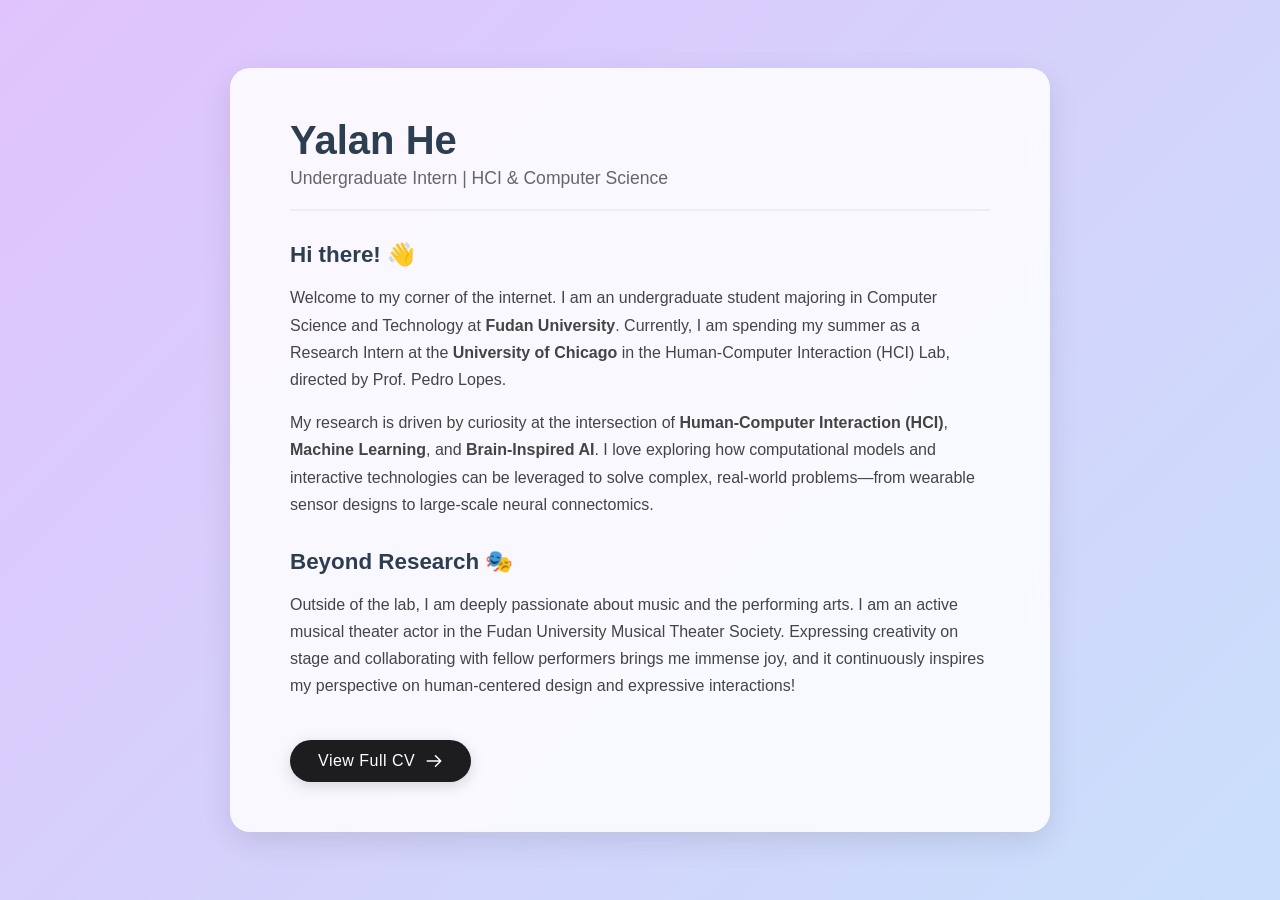
==== index.html @ 4d1bf95c "Refine styles and redesign CV button Updated styles for improved aesthetics and button functionality" ====
<!DOCTYPE html>
<html lang="en">
<head>
    <meta charset="UTF-8">
    <meta name="viewport" content="width=device-width, initial-scale=1.0">
    <title>Yalan He - Academic Profile</title>
    <style>
        /* 动态渐变背景动画 */
        @keyframes gradientBG {
            0% { background-position: 0% 50%; }
            50% { background-position: 100% 50%; }
            100% { background-position: 0% 50%; }
        }

        body { 
            font-family: -apple-system, BlinkMacSystemFont, "Segoe UI", Roboto, Helvetica, Arial, sans-serif; 
            margin: 0; 
            padding: 50px 20px; 
            color: #333; 
            background: linear-gradient(-45deg, #fbc2eb, #a6c1ee, #c2e9fb, #e0c3fc);
            background-size: 400% 400%;
            animation: gradientBG 15s ease infinite;
            display: flex;
            justify-content: center;
            align-items: center;
            min-height: 100vh;
            box-sizing: border-box;
        }

        /* 磨砂玻璃卡片容器 */
        .container {
            width: 100%;
            max-width: 700px;
            background: rgba(255, 255, 255, 0.85); 
            padding: 50px 60px;
            border-radius: 20px;
            box-shadow: 0 10px 30px rgba(0, 0, 0, 0.1);
            backdrop-filter: blur(10px); 
        }

        h1 { 
            color: #2c3e50; 
            margin-top: 0;
            margin-bottom: 5px;
            font-size: 2.5em;
        }
        .subtitle {
            color: #666; /* 调成更高级的低调灰色 */
            font-size: 1.1em;
            font-weight: 500;
            margin-bottom: 30px;
            padding-bottom: 20px;
            border-bottom: 2px solid #eee;
        }
        h2 { 
            color: #2c3e50; 
            margin-top: 30px; 
            margin-bottom: 10px;
            font-size: 1.4em;
        }
        p {
            line-height: 1.7;
            color: #444;
            margin-bottom: 15px;
        }
        
        /* 新的高级感胶囊按钮样式 */
        .cv-button {
            display: inline-flex;
            align-items: center;
            margin-top: 25px;
            padding: 12px 28px;
            background-color: #1d1d1f; /* 极简黑/深灰 */
            color: #ffffff !important;
            font-size: 1rem;
            font-weight: 500;
            letter-spacing: 0.5px;
            text-decoration: none;
            border-radius: 30px; /* 胶囊形状 */
            transition: all 0.3s ease;
            box-shadow: 0 4px 15px rgba(0, 0, 0, 0.15);
        }
        .cv-button:hover {
            background-color: #434345;
            transform: translateY(-3px);
            box-shadow: 0 8px 25px rgba(0, 0, 0, 0.2);
        }
        .cv-button svg {
            margin-left: 10px;
            width: 18px;
            height: 18px;
            transition: transform 0.3s ease;
        }
        .cv-button:hover svg {
            transform: translateX(5px); /* 悬浮时箭头向右微动 */
        }

        /* 手机端适配 */
        @media (max-width: 600px) {
            .container {
                padding: 30px 25px;
            }
            h1 { font-size: 2em; }
        }
    </style>
</head>
<body>

    <div class="container">
        <h1>Yalan He</h1>
        <div class="subtitle">Undergraduate Intern | HCI & Computer Science</div>

        <section>
            <h2>Hi there! 👋</h2>
            <p>Welcome to my corner of the internet. I am an undergraduate student majoring in Computer Science and Technology at <strong>Fudan University</strong>. Currently, I am spending my summer as a Research Intern at the <strong>University of Chicago</strong> in the Human-Computer Interaction (HCI) Lab, directed by Prof. Pedro Lopes.</p>
            <p>My research is driven by curiosity at the intersection of <strong>Human-Computer Interaction (HCI)</strong>, <strong>Machine Learning</strong>, and <strong>Brain-Inspired AI</strong>. I love exploring how computational models and interactive technologies can be leveraged to solve complex, real-world problems—from wearable sensor designs to large-scale neural connectomics.</p>
        </section>

        <section>
            <h2>Beyond Research 🎭</h2>
            <p>Outside of the lab, I am deeply passionate about music and the performing arts. I am an active musical theater actor in the Fudan University Musical Theater Society. Expressing creativity on stage and collaborating with fellow performers brings me immense joy, and it continuously inspires my perspective on human-centered design and expressive interactions!</p>
        </section>

        <!-- 重新设计的带有动态箭头的极简按钮 -->
        <a href="cv.pdf" class="cv-button" target="_blank">
            View Full CV
            <svg fill="none" stroke="currentColor" viewBox="0 0 24 24" xmlns="http://www.w3.org/2000/svg"><path stroke-linecap="round" stroke-linejoin="round" stroke-width="2" d="M14 5l7 7m0 0l-7 7m7-7H3"></path></svg>
        </a>
    </div>

</body>
</html>
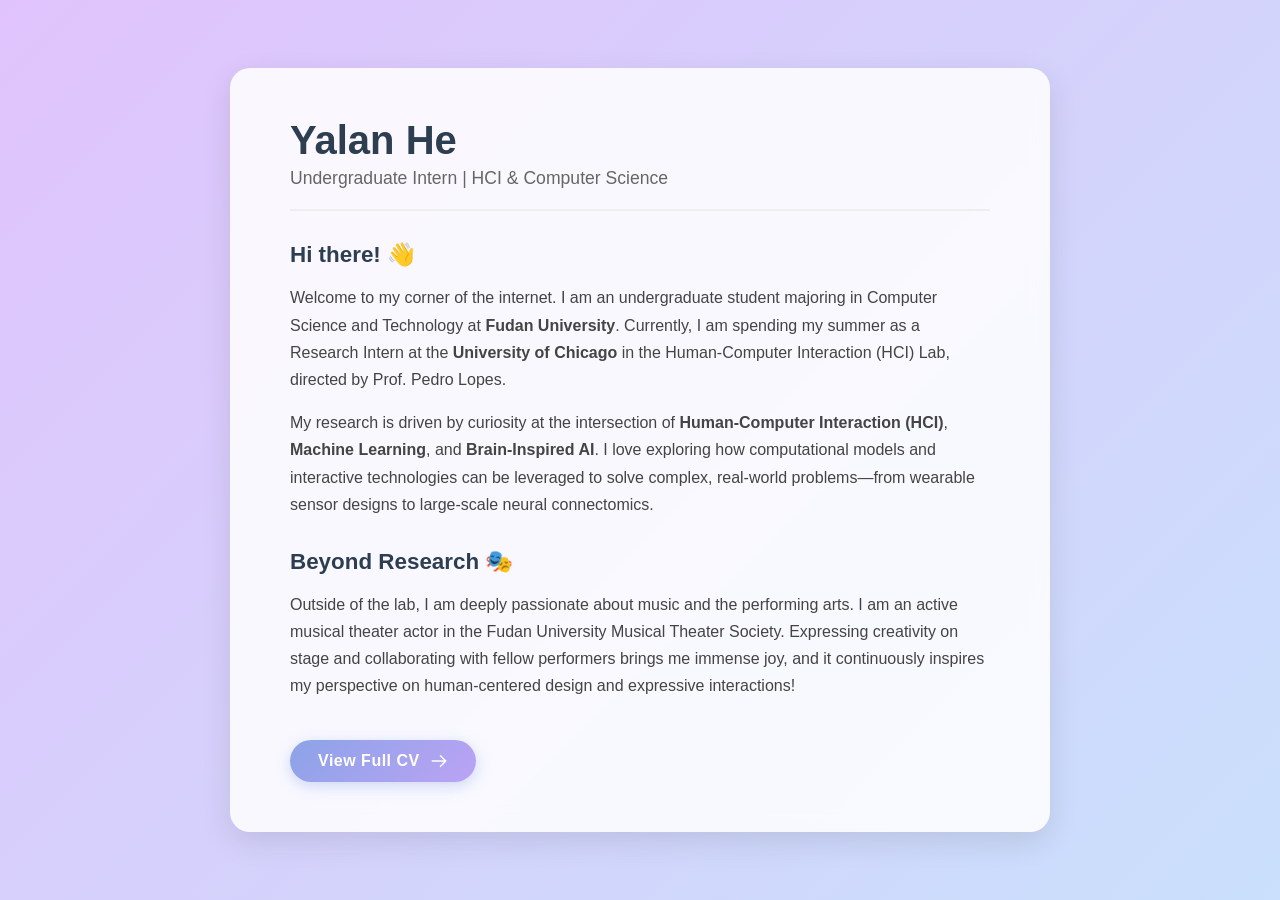
==== commit 7c094cea: "Refine button styles and subtitle color Updated styles for subtitle and button elements, enhancing v" ====
--- a/index.html
+++ b/index.html
@@ -45,7 +45,7 @@
             font-size: 2.5em;
         }
         .subtitle {
-            color: #666; /* 调成更高级的低调灰色 */
+            color: #666; 
             font-size: 1.1em;
             font-weight: 500;
             margin-bottom: 30px;
@@ -64,26 +64,26 @@
             margin-bottom: 15px;
         }
         
-        /* 新的高级感胶囊按钮样式 */
+        /* 呼应背景色系的蓝紫渐变按钮 */
         .cv-button {
             display: inline-flex;
             align-items: center;
             margin-top: 25px;
             padding: 12px 28px;
-            background-color: #1d1d1f; /* 极简黑/深灰 */
+            background: linear-gradient(135deg, #8ba3e8, #bba3f4); /* 柔和的蓝紫渐变 */
             color: #ffffff !important;
             font-size: 1rem;
-            font-weight: 500;
+            font-weight: 600;
             letter-spacing: 0.5px;
             text-decoration: none;
-            border-radius: 30px; /* 胶囊形状 */
+            border-radius: 30px;
             transition: all 0.3s ease;
-            box-shadow: 0 4px 15px rgba(0, 0, 0, 0.15);
+            box-shadow: 0 4px 15px rgba(139, 163, 232, 0.4); /* 带有色彩的柔和阴影 */
         }
         .cv-button:hover {
-            background-color: #434345;
             transform: translateY(-3px);
-            box-shadow: 0 8px 25px rgba(0, 0, 0, 0.2);
+            box-shadow: 0 8px 25px rgba(139, 163, 232, 0.6);
+            background: linear-gradient(135deg, #7a94df, #ac92eb); /* 悬浮时颜色微微加深 */
         }
         .cv-button svg {
             margin-left: 10px;
@@ -92,7 +92,7 @@
             transition: transform 0.3s ease;
         }
         .cv-button:hover svg {
-            transform: translateX(5px); /* 悬浮时箭头向右微动 */
+            transform: translateX(5px); 
         }
 
         /* 手机端适配 */
@@ -121,7 +121,6 @@
             <p>Outside of the lab, I am deeply passionate about music and the performing arts. I am an active musical theater actor in the Fudan University Musical Theater Society. Expressing creativity on stage and collaborating with fellow performers brings me immense joy, and it continuously inspires my perspective on human-centered design and expressive interactions!</p>
         </section>
 
-        <!-- 重新设计的带有动态箭头的极简按钮 -->
         <a href="cv.pdf" class="cv-button" target="_blank">
             View Full CV
             <svg fill="none" stroke="currentColor" viewBox="0 0 24 24" xmlns="http://www.w3.org/2000/svg"><path stroke-linecap="round" stroke-linejoin="round" stroke-width="2" d="M14 5l7 7m0 0l-7 7m7-7H3"></path></svg>
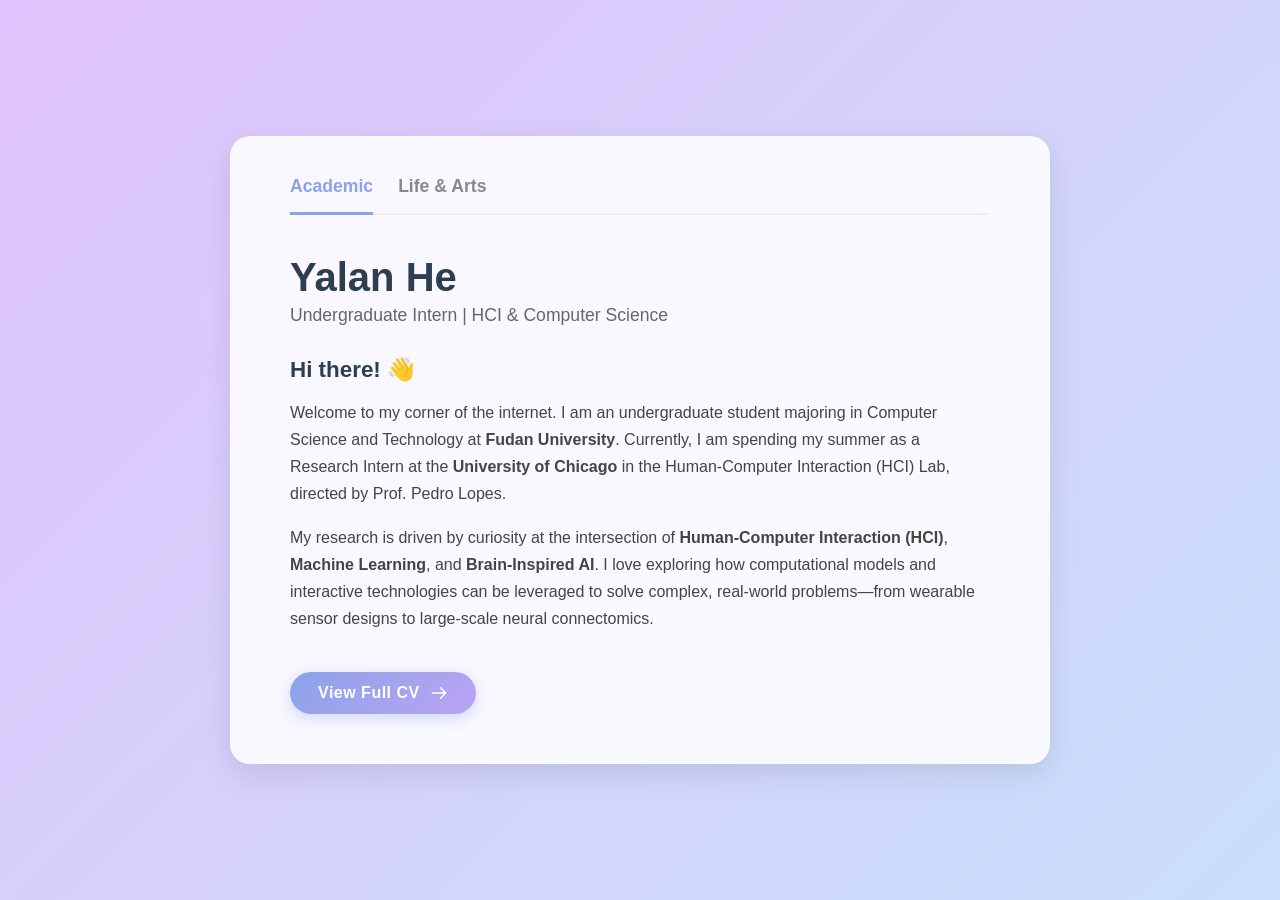
==== commit 0edb726d: "Refactor styles and add navigation bar Removed comments for background animation and glass effect. A" ====
--- a/index.html
+++ b/index.html
@@ -5,7 +5,6 @@
     <meta name="viewport" content="width=device-width, initial-scale=1.0">
     <title>Yalan He - Academic Profile</title>
     <style>
-        /* 动态渐变背景动画 */
         @keyframes gradientBG {
             0% { background-position: 0% 50%; }
             50% { background-position: 100% 50%; }
@@ -27,15 +26,39 @@
             box-sizing: border-box;
         }
 
-        /* 磨砂玻璃卡片容器 */
         .container {
             width: 100%;
             max-width: 700px;
             background: rgba(255, 255, 255, 0.85); 
-            padding: 50px 60px;
+            padding: 40px 60px 50px 60px;
             border-radius: 20px;
             box-shadow: 0 10px 30px rgba(0, 0, 0, 0.1);
             backdrop-filter: blur(10px); 
+        }
+
+        /* 顶部导航栏样式 */
+        .nav-bar {
+            display: flex;
+            gap: 25px;
+            margin-bottom: 40px;
+            border-bottom: 2px solid #eee;
+            padding-bottom: 15px;
+        }
+        .nav-bar a {
+            text-decoration: none;
+            color: #888;
+            font-weight: 600;
+            font-size: 1.1em;
+            transition: color 0.3s ease;
+            padding-bottom: 15px;
+            margin-bottom: -17px; /* 让高亮底线压在边框上 */
+        }
+        .nav-bar a:hover {
+            color: #8ba3e8;
+        }
+        .nav-bar a.active {
+            color: #8ba3e8;
+            border-bottom: 3px solid #8ba3e8;
         }
 
         h1 { 
@@ -49,12 +72,10 @@
             font-size: 1.1em;
             font-weight: 500;
             margin-bottom: 30px;
-            padding-bottom: 20px;
-            border-bottom: 2px solid #eee;
         }
         h2 { 
             color: #2c3e50; 
-            margin-top: 30px; 
+            margin-top: 20px; 
             margin-bottom: 10px;
             font-size: 1.4em;
         }
@@ -64,13 +85,12 @@
             margin-bottom: 15px;
         }
         
-        /* 呼应背景色系的蓝紫渐变按钮 */
         .cv-button {
             display: inline-flex;
             align-items: center;
             margin-top: 25px;
             padding: 12px 28px;
-            background: linear-gradient(135deg, #8ba3e8, #bba3f4); /* 柔和的蓝紫渐变 */
+            background: linear-gradient(135deg, #8ba3e8, #bba3f4); 
             color: #ffffff !important;
             font-size: 1rem;
             font-weight: 600;
@@ -78,12 +98,12 @@
             text-decoration: none;
             border-radius: 30px;
             transition: all 0.3s ease;
-            box-shadow: 0 4px 15px rgba(139, 163, 232, 0.4); /* 带有色彩的柔和阴影 */
+            box-shadow: 0 4px 15px rgba(139, 163, 232, 0.4); 
         }
         .cv-button:hover {
             transform: translateY(-3px);
             box-shadow: 0 8px 25px rgba(139, 163, 232, 0.6);
-            background: linear-gradient(135deg, #7a94df, #ac92eb); /* 悬浮时颜色微微加深 */
+            background: linear-gradient(135deg, #7a94df, #ac92eb); 
         }
         .cv-button svg {
             margin-left: 10px;
@@ -95,18 +115,22 @@
             transform: translateX(5px); 
         }
 
-        /* 手机端适配 */
         @media (max-width: 600px) {
-            .container {
-                padding: 30px 25px;
-            }
+            .container { padding: 30px 25px; }
             h1 { font-size: 2em; }
+            .nav-bar { gap: 15px; }
         }
     </style>
 </head>
 <body>
 
     <div class="container">
+        <!-- 导航栏 -->
+        <div class="nav-bar">
+            <a href="index.html" class="active">Academic</a>
+            <a href="life.html">Life & Arts</a>
+        </div>
+
         <h1>Yalan He</h1>
         <div class="subtitle">Undergraduate Intern | HCI & Computer Science</div>
 
@@ -114,11 +138,6 @@
             <h2>Hi there! 👋</h2>
             <p>Welcome to my corner of the internet. I am an undergraduate student majoring in Computer Science and Technology at <strong>Fudan University</strong>. Currently, I am spending my summer as a Research Intern at the <strong>University of Chicago</strong> in the Human-Computer Interaction (HCI) Lab, directed by Prof. Pedro Lopes.</p>
             <p>My research is driven by curiosity at the intersection of <strong>Human-Computer Interaction (HCI)</strong>, <strong>Machine Learning</strong>, and <strong>Brain-Inspired AI</strong>. I love exploring how computational models and interactive technologies can be leveraged to solve complex, real-world problems—from wearable sensor designs to large-scale neural connectomics.</p>
-        </section>
-
-        <section>
-            <h2>Beyond Research 🎭</h2>
-            <p>Outside of the lab, I am deeply passionate about music and the performing arts. I am an active musical theater actor in the Fudan University Musical Theater Society. Expressing creativity on stage and collaborating with fellow performers brings me immense joy, and it continuously inspires my perspective on human-centered design and expressive interactions!</p>
         </section>
 
         <a href="cv.pdf" class="cv-button" target="_blank">
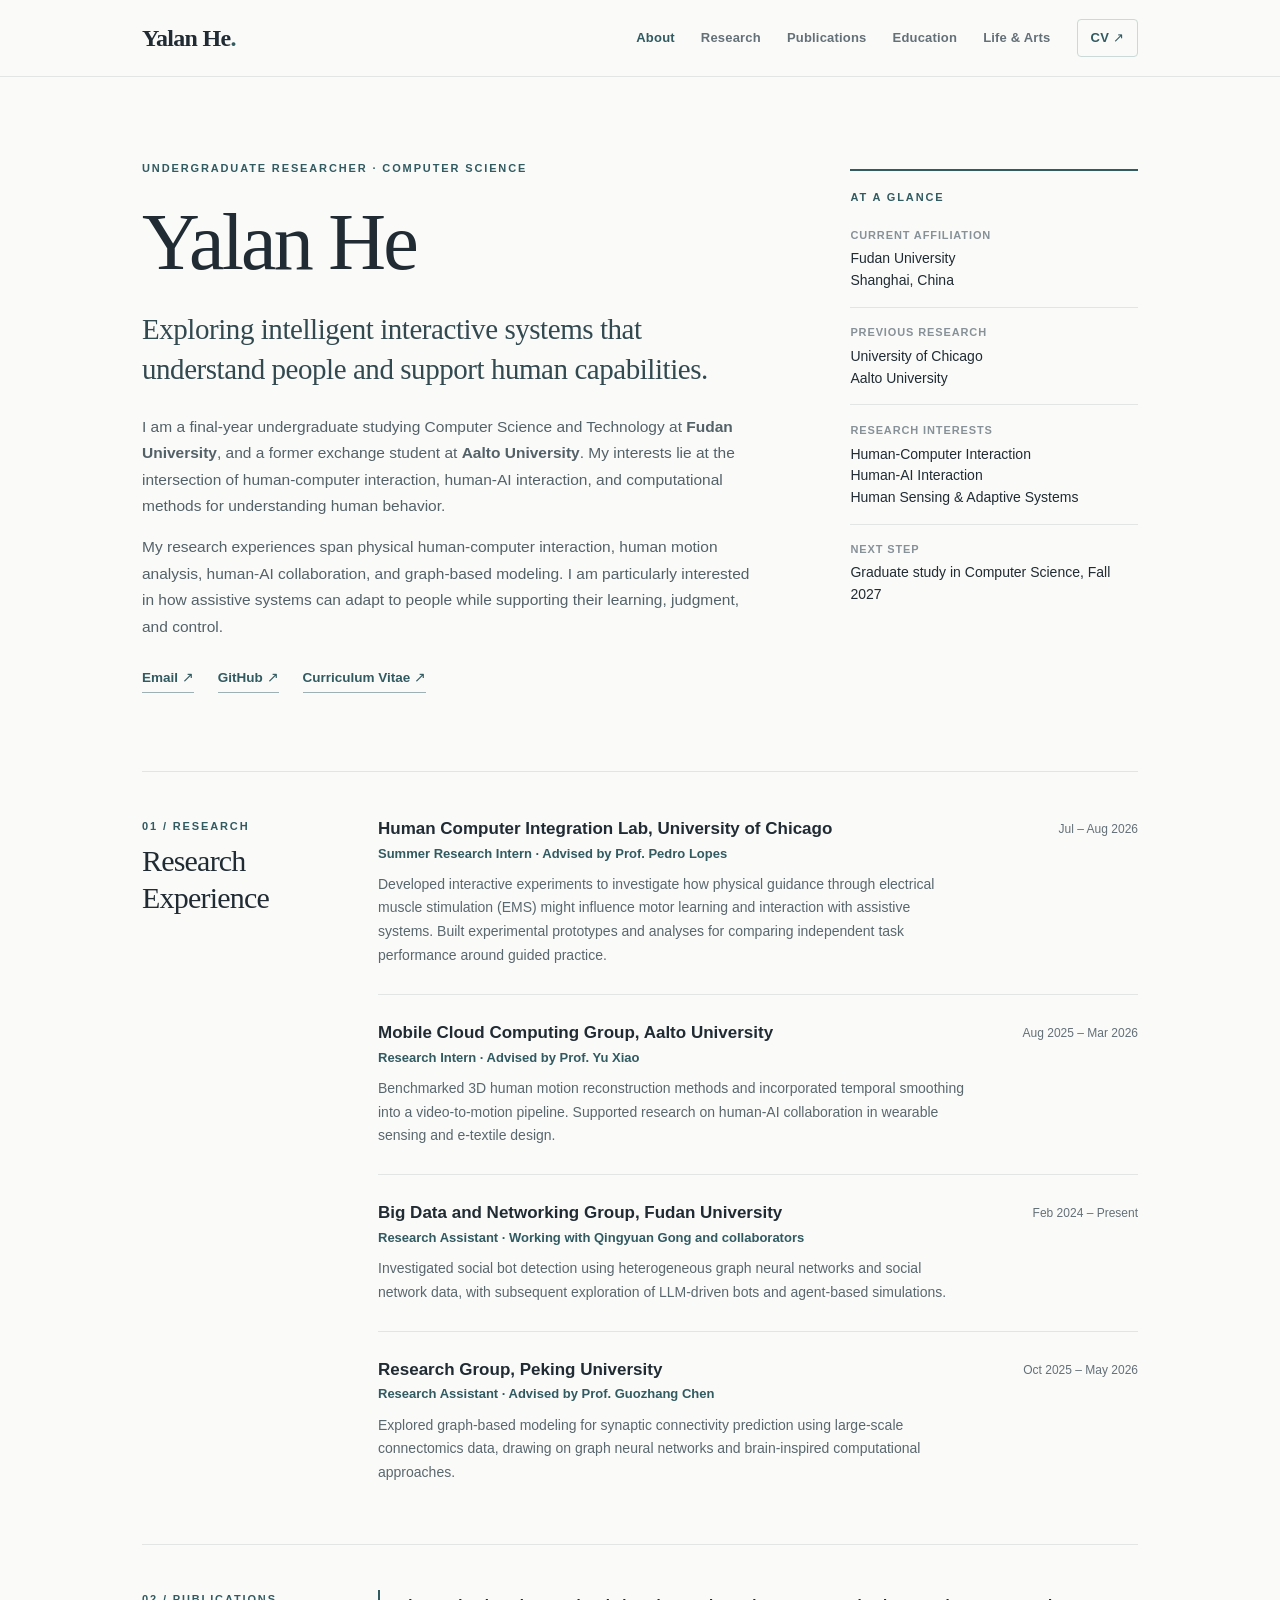
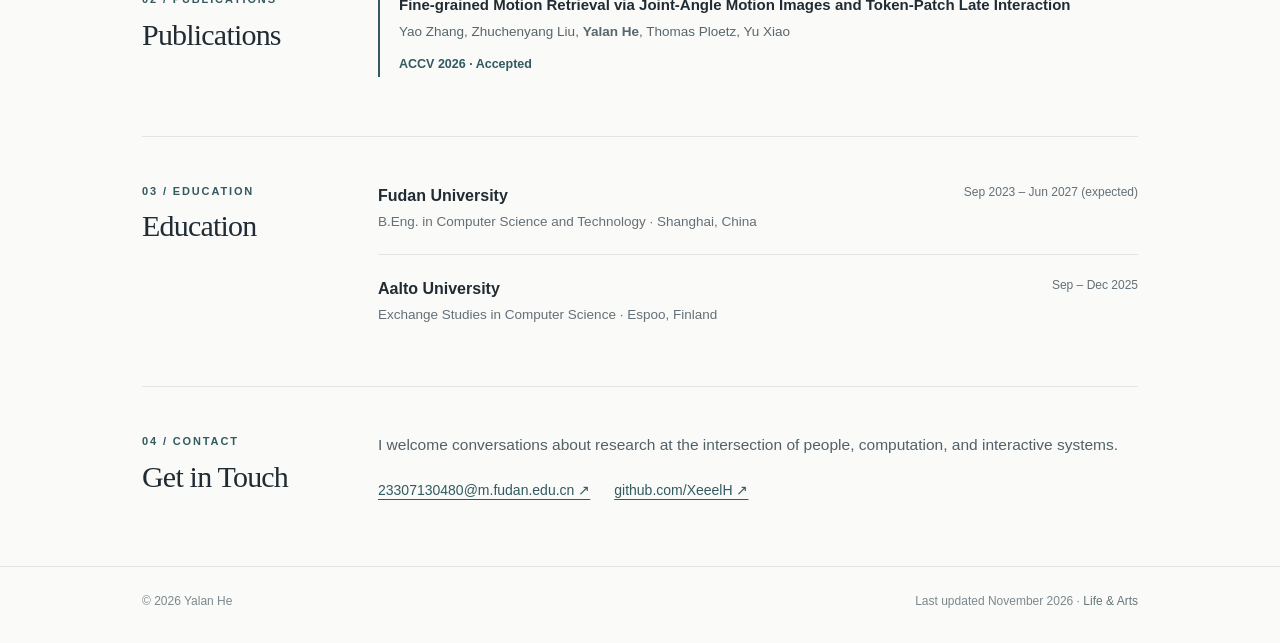
==== commit dbf3c93a: "Update" ====
--- a/index.html
+++ b/index.html
@@ -1,150 +1,123 @@
-<!DOCTYPE html>
+<!doctype html>
 <html lang="en">
 <head>
-    <meta charset="UTF-8">
-    <meta name="viewport" content="width=device-width, initial-scale=1.0">
-    <title>Yalan He - Academic Profile</title>
-    <style>
-        @keyframes gradientBG {
-            0% { background-position: 0% 50%; }
-            50% { background-position: 100% 50%; }
-            100% { background-position: 0% 50%; }
-        }
-
-        body { 
-            font-family: -apple-system, BlinkMacSystemFont, "Segoe UI", Roboto, Helvetica, Arial, sans-serif; 
-            margin: 0; 
-            padding: 50px 20px; 
-            color: #333; 
-            background: linear-gradient(-45deg, #fbc2eb, #a6c1ee, #c2e9fb, #e0c3fc);
-            background-size: 400% 400%;
-            animation: gradientBG 15s ease infinite;
-            display: flex;
-            justify-content: center;
-            align-items: center;
-            min-height: 100vh;
-            box-sizing: border-box;
-        }
-
-        .container {
-            width: 100%;
-            max-width: 700px;
-            background: rgba(255, 255, 255, 0.85); 
-            padding: 40px 60px 50px 60px;
-            border-radius: 20px;
-            box-shadow: 0 10px 30px rgba(0, 0, 0, 0.1);
-            backdrop-filter: blur(10px); 
-        }
-
-        /* 顶部导航栏样式 */
-        .nav-bar {
-            display: flex;
-            gap: 25px;
-            margin-bottom: 40px;
-            border-bottom: 2px solid #eee;
-            padding-bottom: 15px;
-        }
-        .nav-bar a {
-            text-decoration: none;
-            color: #888;
-            font-weight: 600;
-            font-size: 1.1em;
-            transition: color 0.3s ease;
-            padding-bottom: 15px;
-            margin-bottom: -17px; /* 让高亮底线压在边框上 */
-        }
-        .nav-bar a:hover {
-            color: #8ba3e8;
-        }
-        .nav-bar a.active {
-            color: #8ba3e8;
-            border-bottom: 3px solid #8ba3e8;
-        }
-
-        h1 { 
-            color: #2c3e50; 
-            margin-top: 0;
-            margin-bottom: 5px;
-            font-size: 2.5em;
-        }
-        .subtitle {
-            color: #666; 
-            font-size: 1.1em;
-            font-weight: 500;
-            margin-bottom: 30px;
-        }
-        h2 { 
-            color: #2c3e50; 
-            margin-top: 20px; 
-            margin-bottom: 10px;
-            font-size: 1.4em;
-        }
-        p {
-            line-height: 1.7;
-            color: #444;
-            margin-bottom: 15px;
-        }
-        
-        .cv-button {
-            display: inline-flex;
-            align-items: center;
-            margin-top: 25px;
-            padding: 12px 28px;
-            background: linear-gradient(135deg, #8ba3e8, #bba3f4); 
-            color: #ffffff !important;
-            font-size: 1rem;
-            font-weight: 600;
-            letter-spacing: 0.5px;
-            text-decoration: none;
-            border-radius: 30px;
-            transition: all 0.3s ease;
-            box-shadow: 0 4px 15px rgba(139, 163, 232, 0.4); 
-        }
-        .cv-button:hover {
-            transform: translateY(-3px);
-            box-shadow: 0 8px 25px rgba(139, 163, 232, 0.6);
-            background: linear-gradient(135deg, #7a94df, #ac92eb); 
-        }
-        .cv-button svg {
-            margin-left: 10px;
-            width: 18px;
-            height: 18px;
-            transition: transform 0.3s ease;
-        }
-        .cv-button:hover svg {
-            transform: translateX(5px); 
-        }
-
-        @media (max-width: 600px) {
-            .container { padding: 30px 25px; }
-            h1 { font-size: 2em; }
-            .nav-bar { gap: 15px; }
-        }
-    </style>
+  <meta charset="utf-8">
+  <meta name="viewport" content="width=device-width, initial-scale=1">
+  <meta name="description" content="Yalan He is an undergraduate researcher in Computer Science at Fudan University, interested in human-computer interaction, human-AI interaction, and intelligent interactive systems.">
+  <meta name="theme-color" content="#fafaf8">
+  <title>Yalan He | Academic Homepage</title>
+  <link rel="stylesheet" href="styles.css">
 </head>
 <body>
+  <header class="site-header">
+    <div class="header-inner">
+      <a class="brand" href="index.html" aria-label="Yalan He home">Yalan He<span>.</span></a>
+      <nav class="site-nav" aria-label="Main navigation">
+        <a href="#about" aria-current="page">About</a>
+        <a href="#research">Research</a>
+        <a href="#publications">Publications</a>
+        <a href="#education">Education</a>
+        <a href="life.html">Life &amp; Arts</a>
+        <a class="nav-cv" href="cv.pdf" target="_blank" rel="noopener noreferrer">CV ↗</a>
+      </nav>
+    </div>
+  </header>
 
-    <div class="container">
-        <!-- 导航栏 -->
-        <div class="nav-bar">
-            <a href="index.html" class="active">Academic</a>
-            <a href="life.html">Life & Arts</a>
+  <main class="page-shell">
+    <section id="about" class="hero" aria-labelledby="name-heading">
+      <div class="hero-copy">
+        <p class="eyebrow">Undergraduate Researcher · Computer Science</p>
+        <h1 id="name-heading">Yalan He</h1>
+        <p class="hero-lead">Exploring intelligent interactive systems that understand people and support human capabilities.</p>
+        <p class="body-copy">I am a final-year undergraduate studying Computer Science and Technology at <strong>Fudan University</strong>, and a former exchange student at <strong>Aalto University</strong>. My interests lie at the intersection of human-computer interaction, human-AI interaction, and computational methods for understanding human behavior.</p>
+        <p class="body-copy">My research experiences span physical human-computer interaction, human motion analysis, human-AI collaboration, and graph-based modeling. I am particularly interested in how assistive systems can adapt to people while supporting their learning, judgment, and control.</p>
+        <div class="quick-links">
+          <a href="mailto:23307130480@m.fudan.edu.cn">Email</a>
+          <a href="https://github.com/XeeelH" target="_blank" rel="noopener noreferrer">GitHub</a>
+          <a href="cv.pdf" target="_blank" rel="noopener noreferrer">Curriculum Vitae</a>
         </div>
+      </div>
+      <aside class="hero-aside" aria-label="Profile at a glance">
+        <p class="small-label">At a glance</p>
+        <dl class="profile-fact"><dt>Current affiliation</dt><dd>Fudan University<br>Shanghai, China</dd></dl>
+        <dl class="profile-fact"><dt>Previous research</dt><dd>University of Chicago<br>Aalto University</dd></dl>
+        <dl class="profile-fact"><dt>Research interests</dt><dd>Human-Computer Interaction<br>Human-AI Interaction<br>Human Sensing &amp; Adaptive Systems</dd></dl>
+        <dl class="profile-fact"><dt>Next step</dt><dd>Graduate study in Computer Science, Fall 2027</dd></dl>
+      </aside>
+    </section>
 
-        <h1>Yalan He</h1>
-        <div class="subtitle">Undergraduate Intern | HCI & Computer Science</div>
+    <section id="research" class="content-section" aria-labelledby="research-heading">
+      <div><p class="section-number section-kicker">01 / Research</p><h2 id="research-heading" class="section-title">Research<br>Experience</h2></div>
+      <div class="section-content">
+        <article class="experience-item">
+          <div>
+            <h3 class="item-title">Human Computer Integration Lab, University of Chicago</h3>
+            <p class="item-subtitle">Summer Research Intern · Advised by Prof. Pedro Lopes</p>
+            <p class="item-description">Developed interactive experiments to investigate how physical guidance through electrical muscle stimulation (EMS) might influence motor learning and interaction with assistive systems. Built experimental prototypes and analyses for comparing independent task performance around guided practice.</p>
+          </div>
+          <time class="item-date" datetime="2026-07">Jul – Aug 2026</time>
+        </article>
+        <article class="experience-item">
+          <div>
+            <h3 class="item-title">Mobile Cloud Computing Group, Aalto University</h3>
+            <p class="item-subtitle">Research Intern · Advised by Prof. Yu Xiao</p>
+            <p class="item-description">Benchmarked 3D human motion reconstruction methods and incorporated temporal smoothing into a video-to-motion pipeline. Supported research on human-AI collaboration in wearable sensing and e-textile design.</p>
+          </div>
+          <time class="item-date" datetime="2025-08">Aug 2025 – Mar 2026</time>
+        </article>
+        <article class="experience-item">
+          <div>
+            <h3 class="item-title">Big Data and Networking Group, Fudan University</h3>
+            <p class="item-subtitle">Research Assistant · Working with Qingyuan Gong and collaborators</p>
+            <p class="item-description">Investigated social bot detection using heterogeneous graph neural networks and social network data, with subsequent exploration of LLM-driven bots and agent-based simulations.</p>
+          </div>
+          <time class="item-date" datetime="2024-02">Feb 2024 – Present</time>
+        </article>
+        <article class="experience-item">
+          <div>
+            <h3 class="item-title">Research Group, Peking University</h3>
+            <p class="item-subtitle">Research Assistant · Advised by Prof. Guozhang Chen</p>
+            <p class="item-description">Explored graph-based modeling for synaptic connectivity prediction using large-scale connectomics data, drawing on graph neural networks and brain-inspired computational approaches.</p>
+          </div>
+          <time class="item-date" datetime="2025-10">Oct 2025 – May 2026</time>
+        </article>
+      </div>
+    </section>
 
-        <section>
-            <h2>Hi there! 👋</h2>
-            <p>Welcome to my corner of the internet. I am an undergraduate student majoring in Computer Science and Technology at <strong>Fudan University</strong>. Currently, I am spending my summer as a Research Intern at the <strong>University of Chicago</strong> in the Human-Computer Interaction (HCI) Lab, directed by Prof. Pedro Lopes.</p>
-            <p>My research is driven by curiosity at the intersection of <strong>Human-Computer Interaction (HCI)</strong>, <strong>Machine Learning</strong>, and <strong>Brain-Inspired AI</strong>. I love exploring how computational models and interactive technologies can be leveraged to solve complex, real-world problems—from wearable sensor designs to large-scale neural connectomics.</p>
-        </section>
+    <section id="publications" class="content-section" aria-labelledby="publications-heading">
+      <div><p class="section-number section-kicker">02 / Publications</p><h2 id="publications-heading" class="section-title">Publications</h2></div>
+      <div class="section-content">
+        <article class="publication">
+          <p class="publication-title">Fine-grained Motion Retrieval via Joint-Angle Motion Images and Token-Patch Late Interaction</p>
+          <p class="publication-authors">Yao Zhang, Zhuchenyang Liu, <strong>Yalan He</strong>, Thomas Ploetz, Yu Xiao</p>
+          <span class="publication-venue">ACCV 2026 · Accepted</span>
+        </article>
+      </div>
+    </section>
 
-        <a href="cv.pdf" class="cv-button" target="_blank">
-            View Full CV
-            <svg fill="none" stroke="currentColor" viewBox="0 0 24 24" xmlns="http://www.w3.org/2000/svg"><path stroke-linecap="round" stroke-linejoin="round" stroke-width="2" d="M14 5l7 7m0 0l-7 7m7-7H3"></path></svg>
-        </a>
-    </div>
+    <section id="education" class="content-section" aria-labelledby="education-heading">
+      <div><p class="section-number section-kicker">03 / Education</p><h2 id="education-heading" class="section-title">Education</h2></div>
+      <div class="section-content">
+        <article class="education-item">
+          <div><h3>Fudan University</h3><p>B.Eng. in Computer Science and Technology · Shanghai, China</p></div>
+          <time datetime="2023-09">Sep 2023 – Jun 2027 (expected)</time>
+        </article>
+        <article class="education-item">
+          <div><h3>Aalto University</h3><p>Exchange Studies in Computer Science · Espoo, Finland</p></div>
+          <time datetime="2025-09">Sep – Dec 2025</time>
+        </article>
+      </div>
+    </section>
 
+    <section id="contact" class="content-section" aria-labelledby="contact-heading">
+      <div><p class="section-number section-kicker">04 / Contact</p><h2 id="contact-heading" class="section-title">Get in Touch</h2></div>
+      <div class="section-content contact-content">
+        <p>I welcome conversations about research at the intersection of people, computation, and interactive systems.</p>
+        <div class="contact-links"><a href="mailto:23307130480@m.fudan.edu.cn">23307130480@m.fudan.edu.cn ↗</a><a href="https://github.com/XeeelH" target="_blank" rel="noopener noreferrer">github.com/XeeelH ↗</a></div>
+      </div>
+    </section>
+  </main>
+
+  <footer class="site-footer"><div class="footer-inner"><span>© 2026 Yalan He</span><span>Last updated November 2026 · <a href="life.html">Life &amp; Arts</a></span></div></footer>
 </body>
 </html>
--- a/styles.css
+++ b/styles.css
@@ -0,0 +1,121 @@
+:root {
+  --bg: #fafaf8;
+  --paper: #ffffff;
+  --ink: #202b33;
+  --muted: #647078;
+  --accent: #315a61;
+  --accent-soft: #e9f0ef;
+  --line: #e1e5e3;
+  --serif: Georgia, 'Times New Roman', serif;
+  --sans: -apple-system, BlinkMacSystemFont, 'Segoe UI', Helvetica, Arial, sans-serif;
+}
+
+*, *::before, *::after { box-sizing: border-box; }
+html { scroll-behavior: smooth; }
+body {
+  margin: 0;
+  color: var(--ink);
+  background: var(--bg);
+  font-family: var(--sans);
+  font-size: 15.5px;
+  line-height: 1.7;
+  -webkit-font-smoothing: antialiased;
+}
+a { color: var(--accent); text-decoration-thickness: 1px; text-underline-offset: 4px; }
+a:hover { color: #173f45; }
+a:focus-visible { outline: 3px solid #92aeb0; outline-offset: 4px; border-radius: 2px; }
+strong { font-weight: 650; }
+.site-header { border-bottom: 1px solid var(--line); background: rgba(250,250,248,.98); }
+.header-inner { max-width: 1080px; min-height: 76px; padding: 0 42px; margin: 0 auto; display: flex; align-items: center; justify-content: space-between; gap: 24px; }
+.brand { color: var(--ink); font-family: var(--serif); font-weight: 700; font-size: 24px; text-decoration: none; letter-spacing: -.7px; white-space: nowrap; }
+.brand span { color: var(--accent); }
+.site-nav { display: flex; align-items: center; flex-wrap: wrap; gap: 26px; }
+.site-nav a { text-decoration: none; color: var(--muted); font-size: 13px; font-weight: 550; letter-spacing: .015em; white-space: nowrap; }
+.site-nav a:hover, .site-nav a[aria-current='page'] { color: var(--accent); }
+.site-nav a.nav-cv { padding: 7px 13px; border: 1px solid #cbd9d8; border-radius: 4px; color: var(--accent); }
+.site-nav a.nav-cv:hover { background: var(--accent-soft); }
+.page-shell { max-width: 1080px; margin: 0 auto; padding: 0 42px; }
+.hero { display: grid; grid-template-columns: minmax(0, 1.65fr) minmax(245px, .78fr); gap: clamp(35px, 8vw, 100px); padding: 82px 0 78px; align-items: start; }
+.eyebrow, .section-number, .small-label { text-transform: uppercase; color: var(--accent); font-size: 11px; font-weight: 700; letter-spacing: .17em; }
+.eyebrow { margin: 0 0 21px; }
+h1, h2, h3, p { margin-top: 0; }
+h1 { font-family: var(--serif); letter-spacing: -2.8px; font-weight: 500; font-size: clamp(54px, 7.1vw, 80px); line-height: 1.08; margin: 0 0 24px; }
+.hero-lead { font-family: var(--serif); font-size: clamp(22px, 2.6vw, 29px); line-height: 1.38; letter-spacing: -.45px; max-width: 630px; color: #324950; margin: 0 0 25px; }
+.hero p.body-copy { color: #536168; max-width: 635px; margin: 0 0 15px; }
+.quick-links { display: flex; flex-wrap: wrap; gap: 10px 24px; margin-top: 27px; }
+.quick-links a { font-size: 13.5px; font-weight: 600; text-decoration: none; border-bottom: 1px solid #9db1b4; padding-bottom: 2px; }
+.quick-links a::after { content: ' ↗'; font-weight: 400; }
+.hero-aside { border-top: 2px solid var(--accent); padding-top: 17px; margin-top: 10px; }
+.hero-aside .small-label { margin-bottom: 19px; }
+.profile-fact { border-bottom: 1px solid var(--line); padding: 0 0 15px; margin-bottom: 15px; }
+.profile-fact:last-child { border: 0; margin: 0; padding: 0; }
+.profile-fact dt { font-size: 11px; font-weight: 650; text-transform: uppercase; letter-spacing: .08em; color: #879198; margin-bottom: 4px; }
+.profile-fact dd { font-size: 14px; margin: 0; line-height: 1.55; }
+.content-section { display: grid; grid-template-columns: 210px minmax(0, 1fr); gap: 26px; border-top: 1px solid var(--line); padding: 45px 0 59px; scroll-margin-top: 30px; }
+.section-title { margin: 3px 0 0; font-family: var(--serif); font-weight: 500; font-size: 30px; line-height: 1.22; letter-spacing: -.8px; }
+.section-kicker { margin: 0 0 8px; }
+.section-content { min-width: 0; }
+.experience-item { display: grid; grid-template-columns: minmax(0, 1fr) 145px; gap: 24px; padding: 0 0 26px; margin: 0 0 26px; border-bottom: 1px solid var(--line); }
+.experience-item:last-child { border: 0; padding-bottom: 0; margin-bottom: 0; }
+.item-title { font-size: 17px; font-weight: 650; color: var(--ink); margin-bottom: 2px; line-height: 1.4; }
+.item-subtitle { color: var(--accent); font-weight: 600; font-size: 13px; margin: 0 0 7px; }
+.item-description { color: #59676e; margin: 8px 0 0; font-size: 14px; line-height: 1.7; }
+.item-date { text-align: right; font-size: 12px; color: var(--muted); line-height: 1.6; white-space: nowrap; padding-top: 3px; }
+.publication { padding: 3px 0 0 19px; border-left: 2px solid var(--accent); }
+.publication-title { font-weight: 650; font-size: 15px; line-height: 1.56; margin-bottom: 5px; }
+.publication-authors { color: #57666d; font-size: 13.5px; margin-bottom: 6px; }
+.publication-venue { display: inline-block; color: var(--accent); font-size: 12.5px; font-weight: 650; }
+.mini-note { font-size: 12.5px; color: #7b878d; margin: 18px 0 0; }
+.education-item { display: flex; justify-content: space-between; gap: 18px; padding-bottom: 20px; margin-bottom: 20px; border-bottom: 1px solid var(--line); }
+.education-item:last-child { border: 0; margin-bottom: 0; padding-bottom: 0; }
+.education-item h3 { font-size: 16px; font-weight: 650; margin: 0 0 2px; }
+.education-item p { font-size: 13.5px; color: var(--muted); margin: 0; }
+.education-item time { font-size: 12px; color: var(--muted); white-space: nowrap; }
+.contact-content { color: #526169; }
+.contact-content p { margin-bottom: 12px; }
+.contact-links { display: flex; flex-wrap: wrap; gap: 12px 24px; margin-top: 21px; font-size: 14px; }
+.site-footer { border-top: 1px solid var(--line); margin-top: 4px; }
+.footer-inner { max-width: 1080px; margin: 0 auto; padding: 24px 42px 32px; display: flex; justify-content: space-between; gap: 12px; color: #7c888d; font-size: 12px; }
+.footer-inner a { text-decoration: none; color: #66777b; }
+
+/* Separate personal page: consistent typography and quieter photo presentation. */
+.life-hero { padding: 76px 0 54px; max-width: 750px; }
+.life-hero h1 { font-size: clamp(48px, 6.5vw, 70px); margin-bottom: 21px; }
+.life-hero .intro { font-family: var(--serif); font-size: 23px; color: #48585e; line-height: 1.55; }
+.life-section { border-top: 1px solid var(--line); padding: 43px 0 54px; }
+.life-section h2 { font-family: var(--serif); font-size: 31px; font-weight: 500; letter-spacing: -.6px; margin: 0 0 12px; }
+.life-section p { max-width: 690px; color: #59676e; font-size: 14.5px; }
+.gallery { display: grid; grid-template-columns: repeat(3, minmax(0, 1fr)); gap: 14px; margin-top: 25px; }
+.gallery figure { margin: 0; }
+.gallery img { width: 100%; height: auto; aspect-ratio: 4 / 3; display: block; object-fit: cover; border-radius: 3px; background: #ebeeed; }
+.gallery figcaption { font-size: 11px; margin-top: 7px; color: #7c888d; }
+
+@media (max-width: 820px) {
+ .header-inner, .page-shell, .footer-inner { padding-left: 25px; padding-right: 25px; }
+ .hero { grid-template-columns: 1fr; gap: 35px; padding-top: 60px; padding-bottom: 55px; }
+ .hero-aside { margin-top: 0; display: grid; grid-template-columns: repeat(2, 1fr); gap: 5px 24px; }
+ .hero-aside .small-label { grid-column: 1/-1; margin-bottom: 6px; }
+ .content-section { grid-template-columns: 155px minmax(0, 1fr); }
+ .site-nav { gap: 14px; }
+}
+@media (max-width: 600px) {
+ .header-inner { align-items: flex-start; gap: 11px; flex-direction: column; padding-top: 17px; padding-bottom: 16px; }
+ .brand { font-size: 22px; }
+ .site-nav { gap: 10px 19px; }
+ .site-nav a { font-size: 12px; }
+ .page-shell, .header-inner, .footer-inner { padding-left: 20px; padding-right: 20px; }
+ .hero { padding-top: 45px; }
+ h1 { letter-spacing: -1.9px; }
+ .hero-aside { grid-template-columns: 1fr; }
+ .content-section { grid-template-columns: 1fr; gap: 23px; padding: 36px 0 43px; }
+ .section-title { font-size: 27px; }
+ .experience-item { grid-template-columns: 1fr; gap: 2px; }
+ .item-date { grid-row: 1; text-align: left; padding: 0; margin-bottom: 8px; }
+ .education-item { display: block; }
+ .education-item time { display: block; padding-top: 6px; }
+ .gallery { grid-template-columns: repeat(2, minmax(0,1fr)); gap: 11px; }
+ .gallery figure:last-child:nth-child(odd) { grid-column: 1/-1; max-width: 60%; }
+ .footer-inner { flex-direction: column; }
+ .life-hero { padding-top: 48px; }
+}
+@media (prefers-reduced-motion: reduce) { html { scroll-behavior: auto; } }
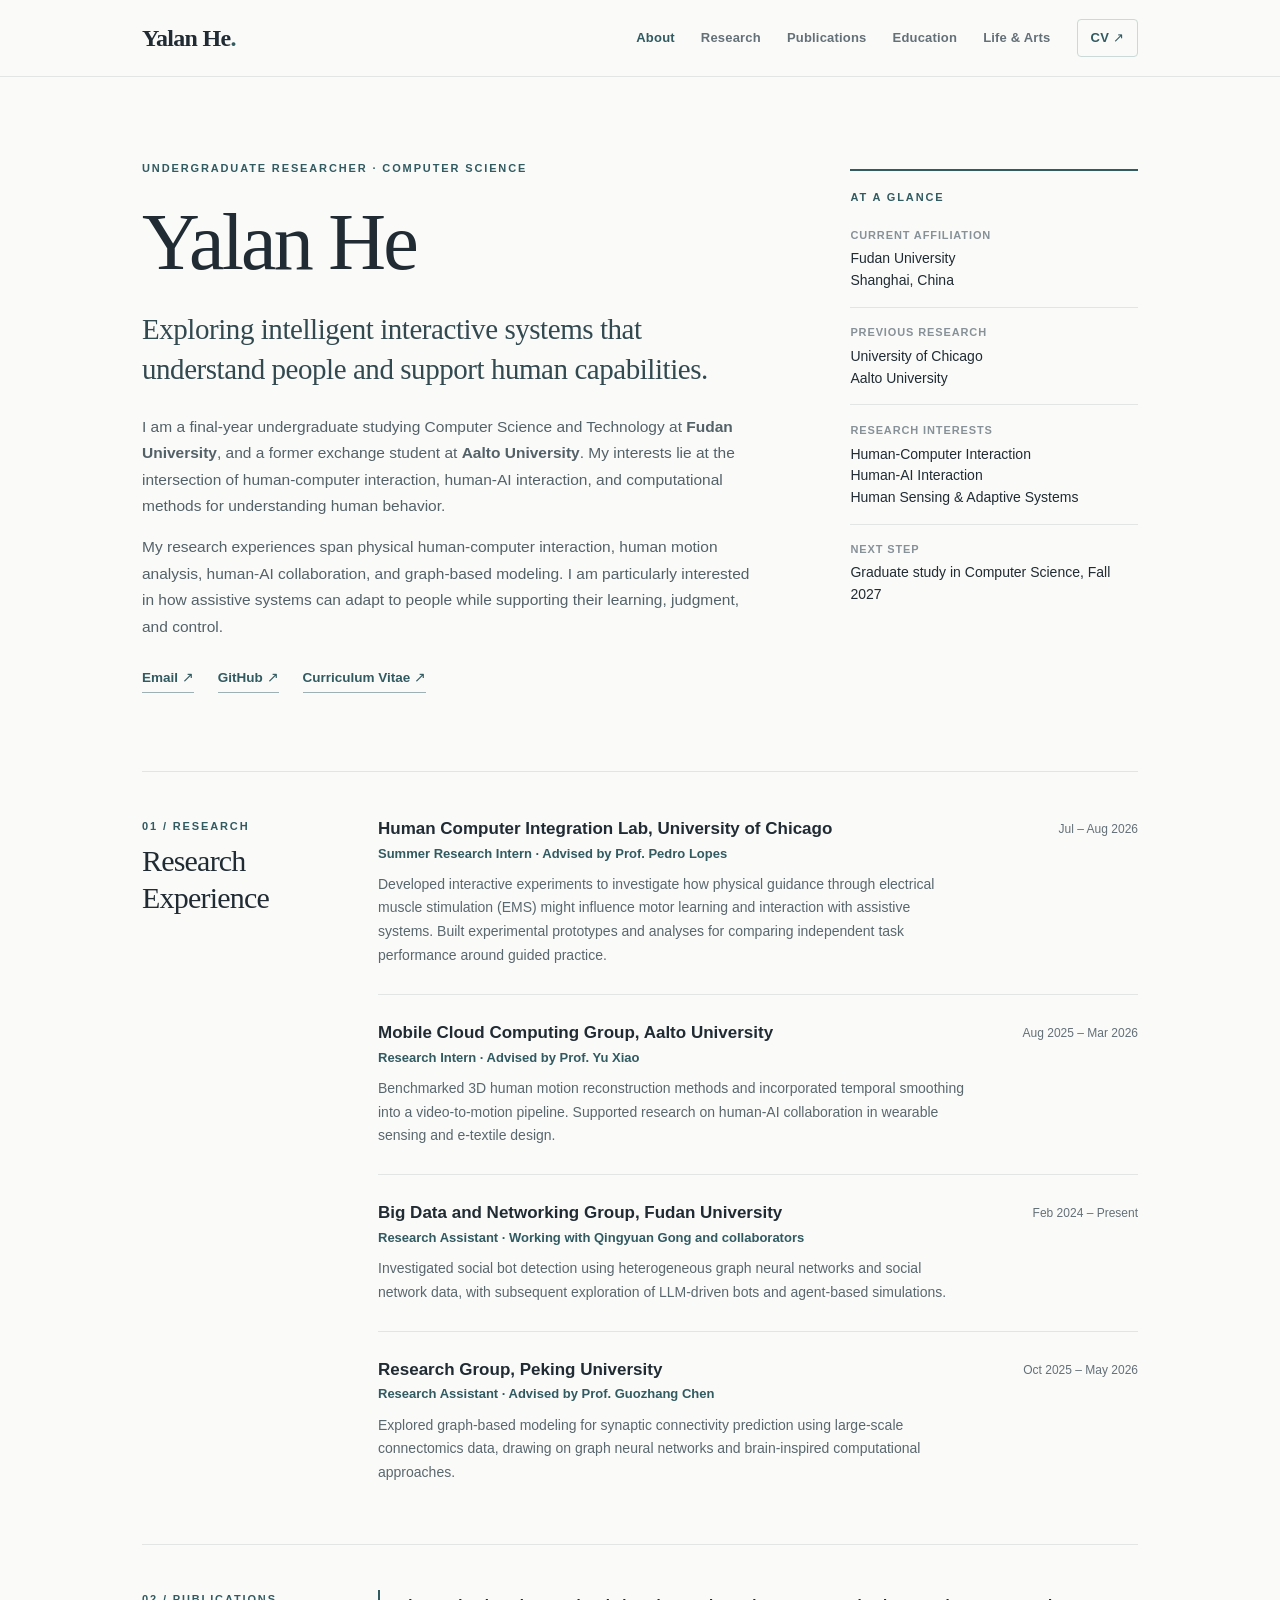
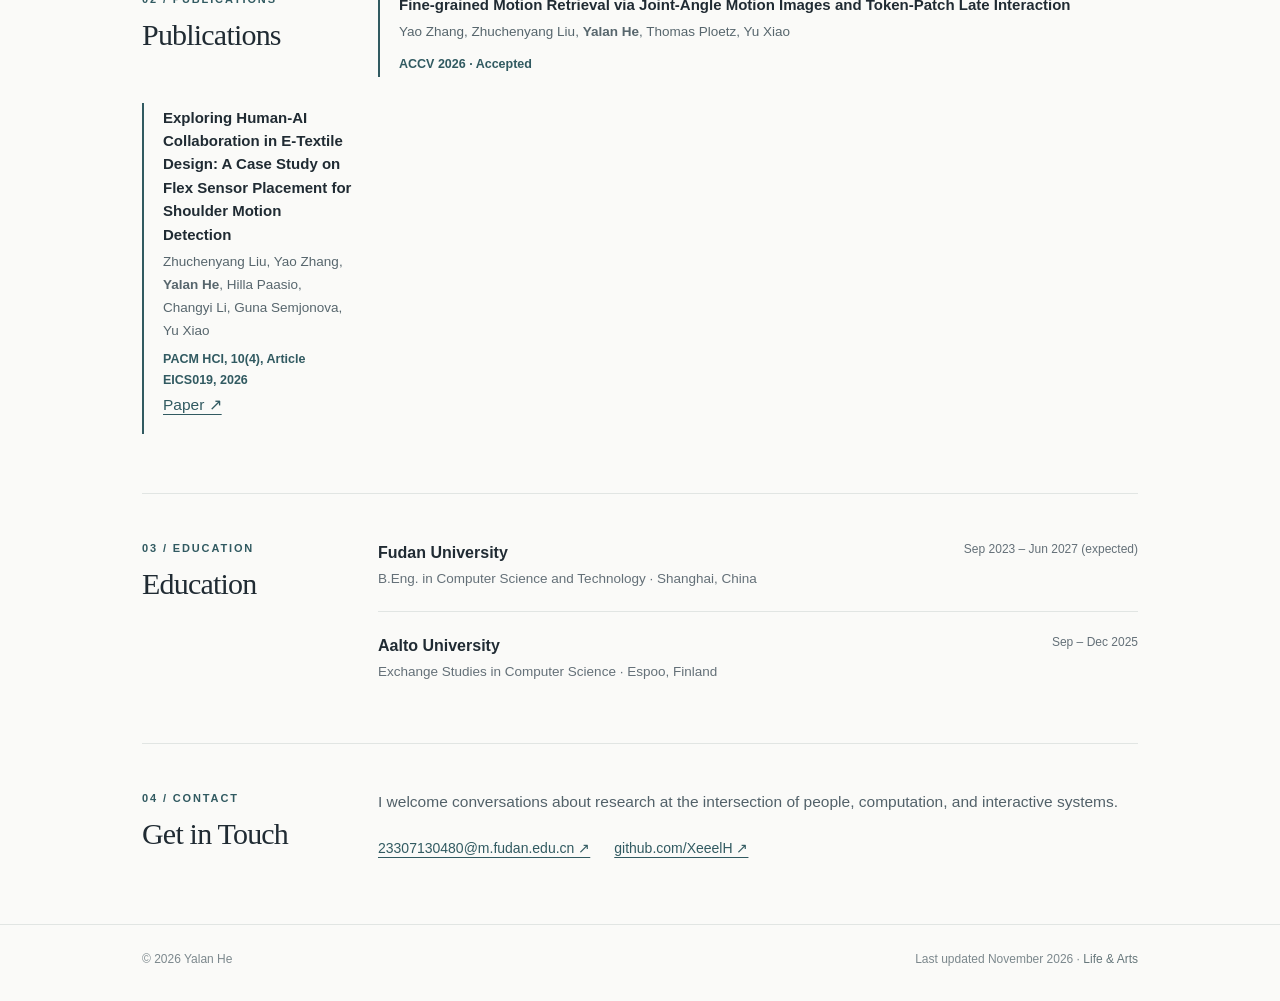
==== commit c15ed25a: "Update Publication" ====
--- a/index.html
+++ b/index.html
@@ -93,6 +93,29 @@
           <span class="publication-venue">ACCV 2026 · Accepted</span>
         </article>
       </div>
+        <article class="publication">
+          <p class="publication-title">
+            Exploring Human-AI Collaboration in E-Textile Design:
+            A Case Study on Flex Sensor Placement for
+            Shoulder Motion Detection
+          </p>
+          <p class="publication-authors">
+            Zhuchenyang Liu, Yao Zhang,
+            <strong>Yalan He</strong>,
+            Hilla Paasio, Changyi Li,
+            Guna Semjonova, Yu Xiao
+          </p>
+          <span class="publication-venue">
+            PACM HCI, 10(4), Article EICS019, 2026
+          </span>
+          <p>
+            <a href="https://doi.org/10.1145/3816771"
+               target="_blank"
+               rel="noopener noreferrer">
+              Paper ↗
+            </a>
+          </p>
+        </article>
     </section>
 
     <section id="education" class="content-section" aria-labelledby="education-heading">
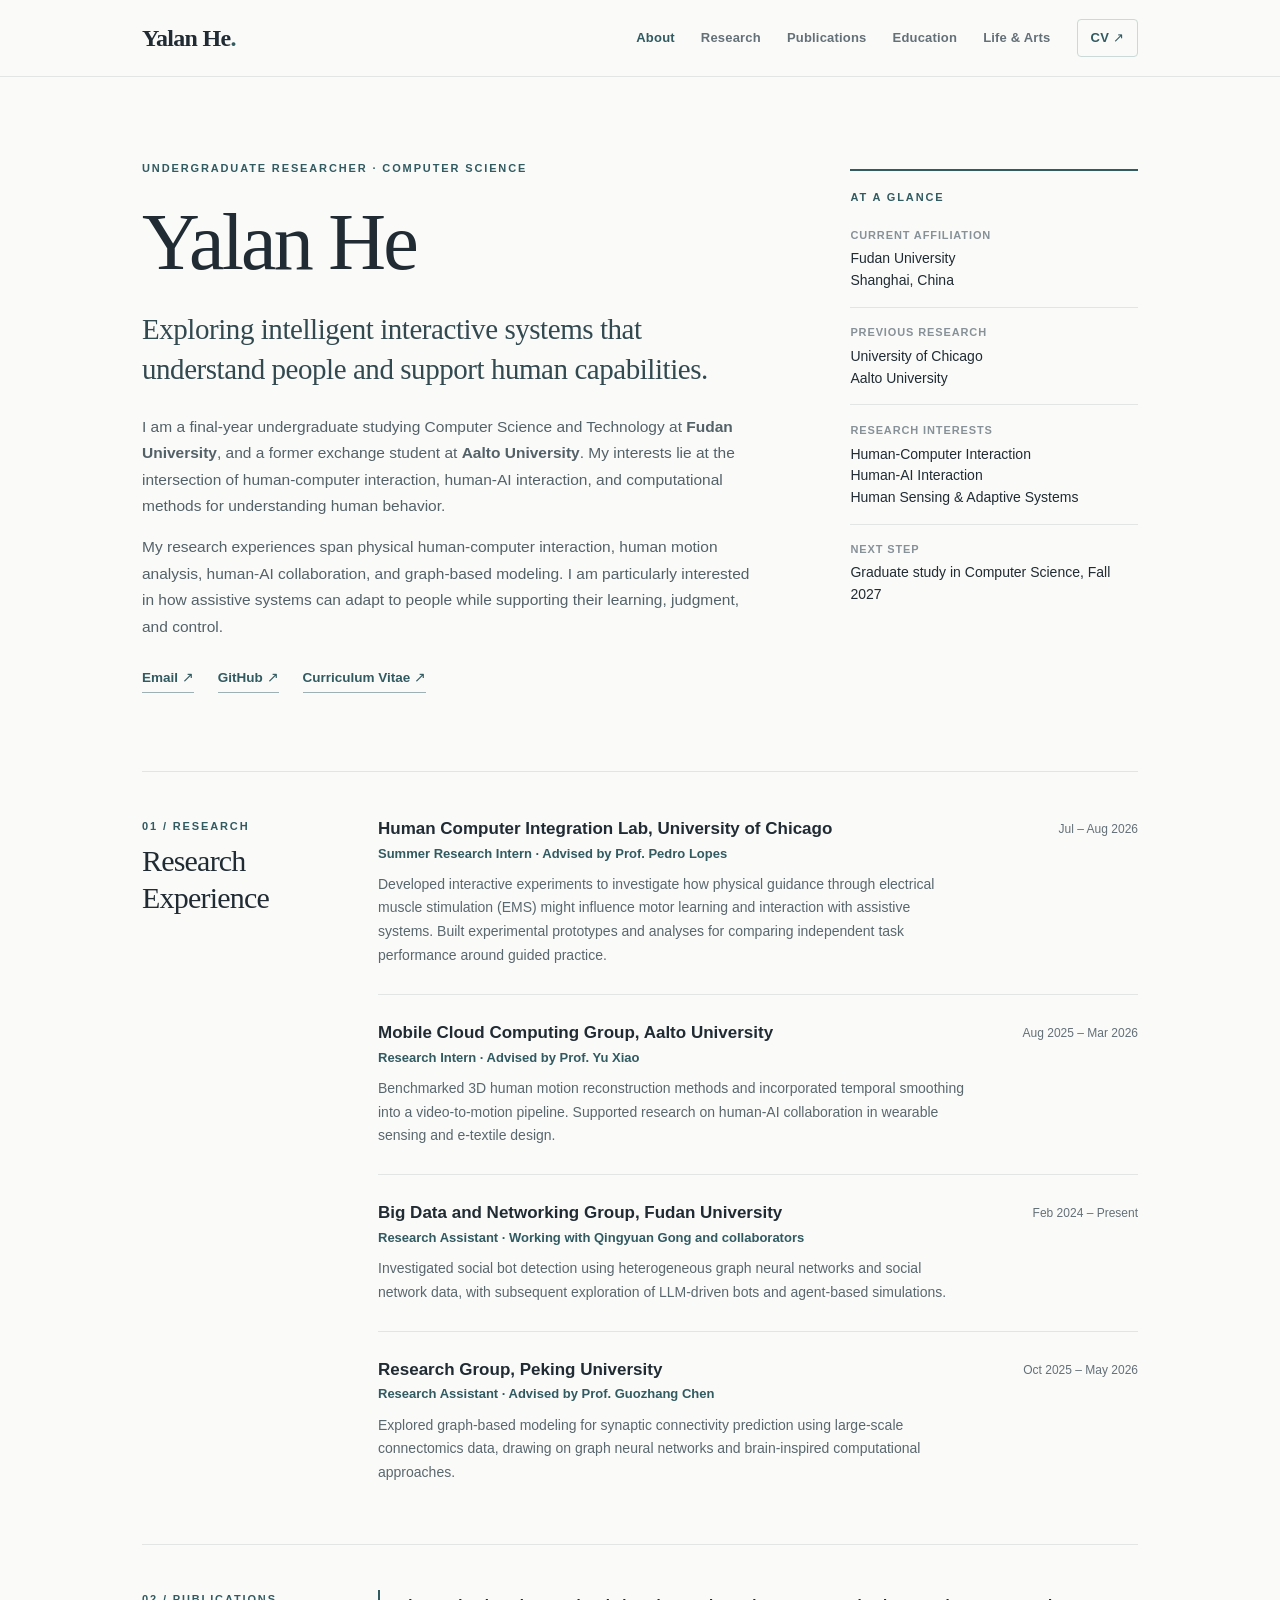
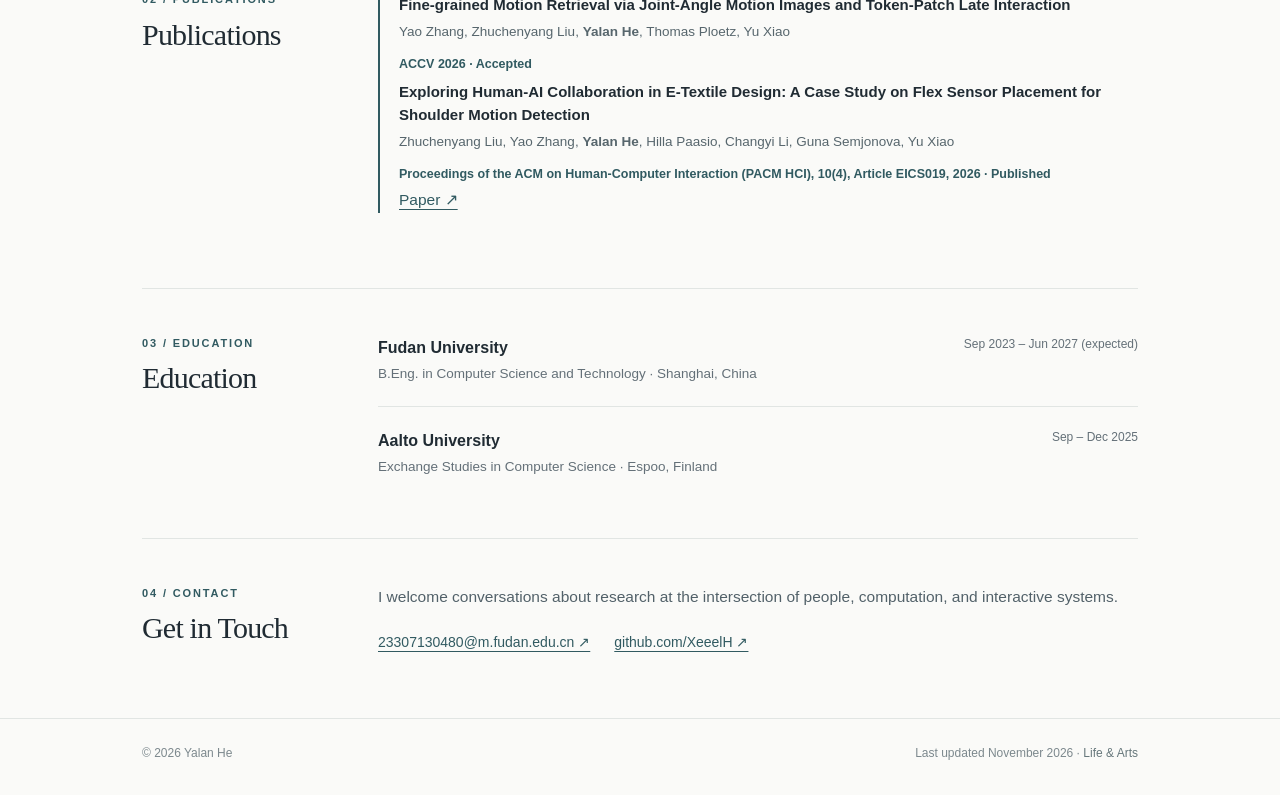
==== commit 3001e3dd: "修改格式" ====
--- a/index.html
+++ b/index.html
@@ -92,30 +92,13 @@
           <p class="publication-authors">Yao Zhang, Zhuchenyang Liu, <strong>Yalan He</strong>, Thomas Ploetz, Yu Xiao</p>
           <span class="publication-venue">ACCV 2026 · Accepted</span>
         </article>
+        <article class="publication">
+          <p class="publication-title">Exploring Human-AI Collaboration in E-Textile Design: A Case Study on Flex Sensor Placement for Shoulder Motion Detection</p>
+          <p class="publication-authors">Zhuchenyang Liu, Yao Zhang, <strong>Yalan He</strong>, Hilla Paasio, Changyi Li, Guna Semjonova, Yu Xiao</p>
+          <span class="publication-venue">Proceedings of the ACM on Human-Computer Interaction (PACM HCI), 10(4), Article EICS019, 2026 · Published</span>
+          <p class="publication-link"><a href="https://doi.org/10.1145/3816771" target="_blank" rel="noopener noreferrer">Paper ↗</a></p>
+        </article>
       </div>
-        <article class="publication">
-          <p class="publication-title">
-            Exploring Human-AI Collaboration in E-Textile Design:
-            A Case Study on Flex Sensor Placement for
-            Shoulder Motion Detection
-          </p>
-          <p class="publication-authors">
-            Zhuchenyang Liu, Yao Zhang,
-            <strong>Yalan He</strong>,
-            Hilla Paasio, Changyi Li,
-            Guna Semjonova, Yu Xiao
-          </p>
-          <span class="publication-venue">
-            PACM HCI, 10(4), Article EICS019, 2026
-          </span>
-          <p>
-            <a href="https://doi.org/10.1145/3816771"
-               target="_blank"
-               rel="noopener noreferrer">
-              Paper ↗
-            </a>
-          </p>
-        </article>
     </section>
 
     <section id="education" class="content-section" aria-labelledby="education-heading">
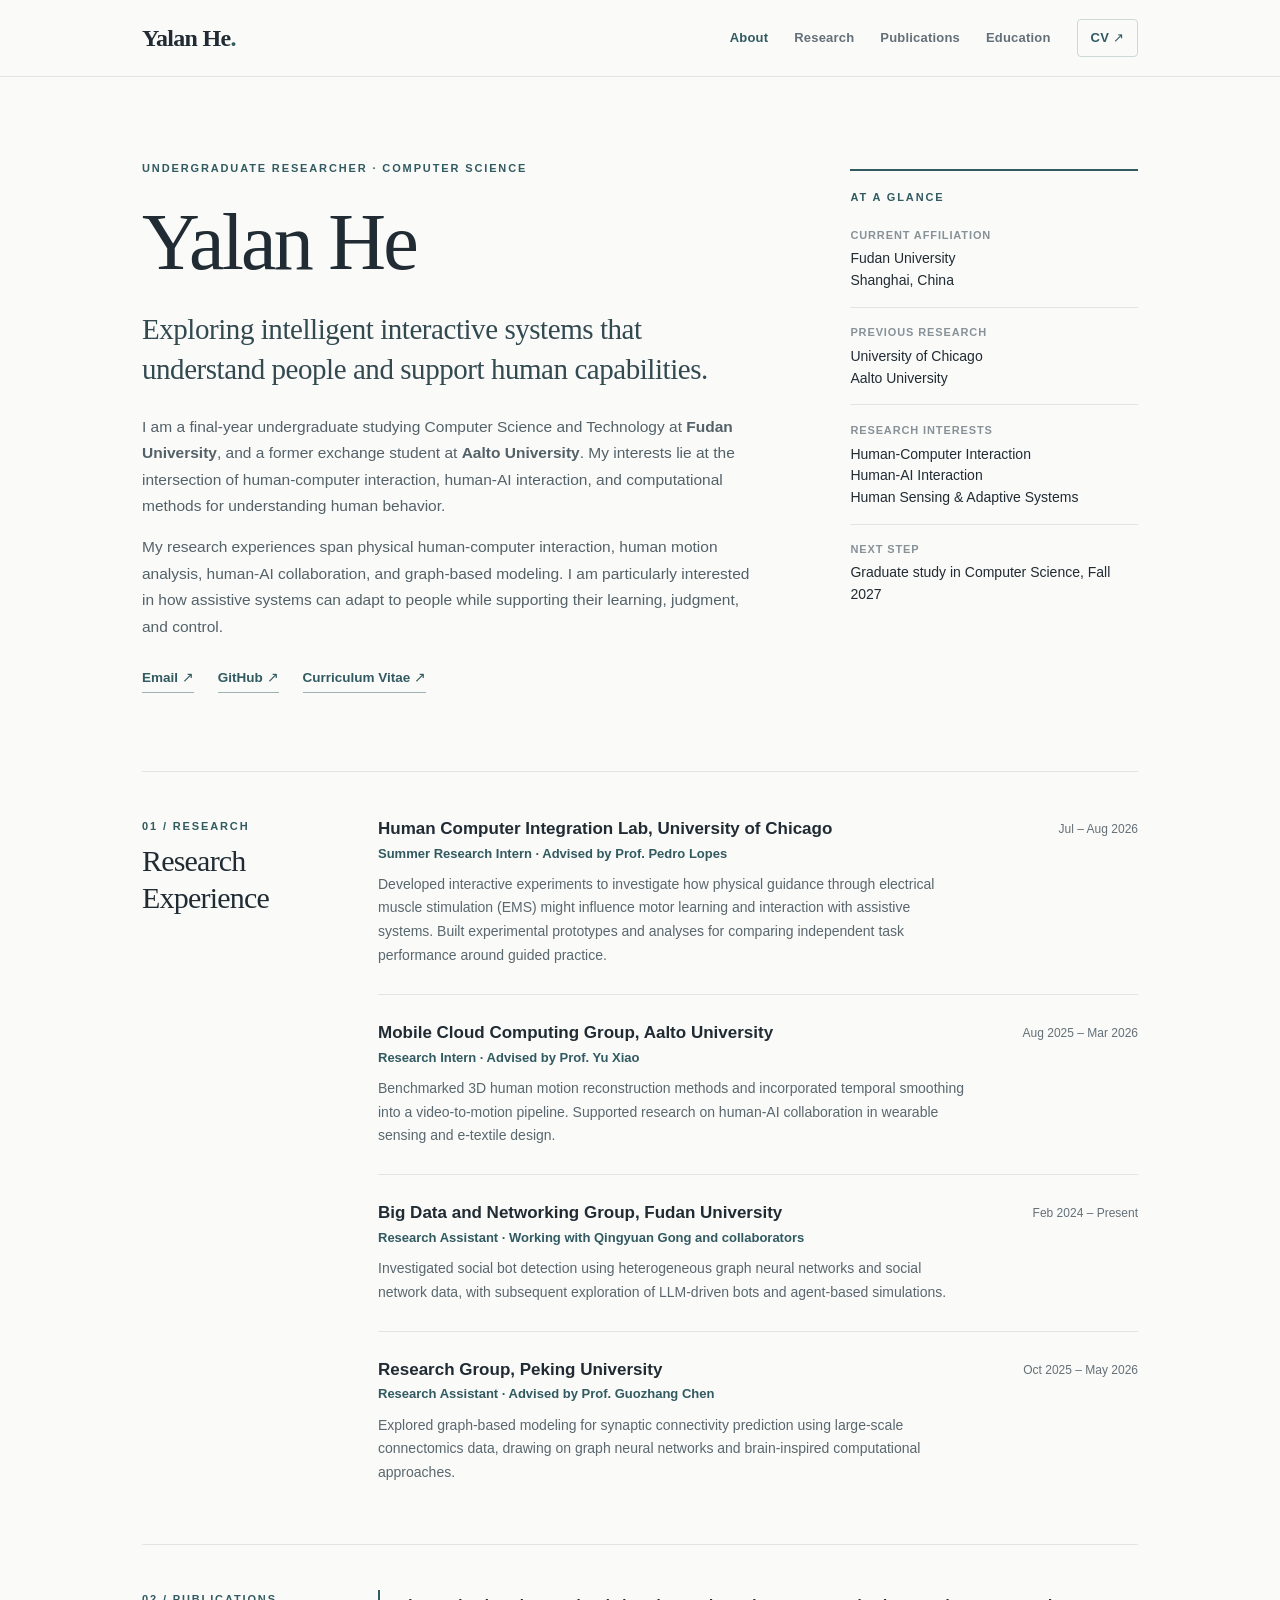
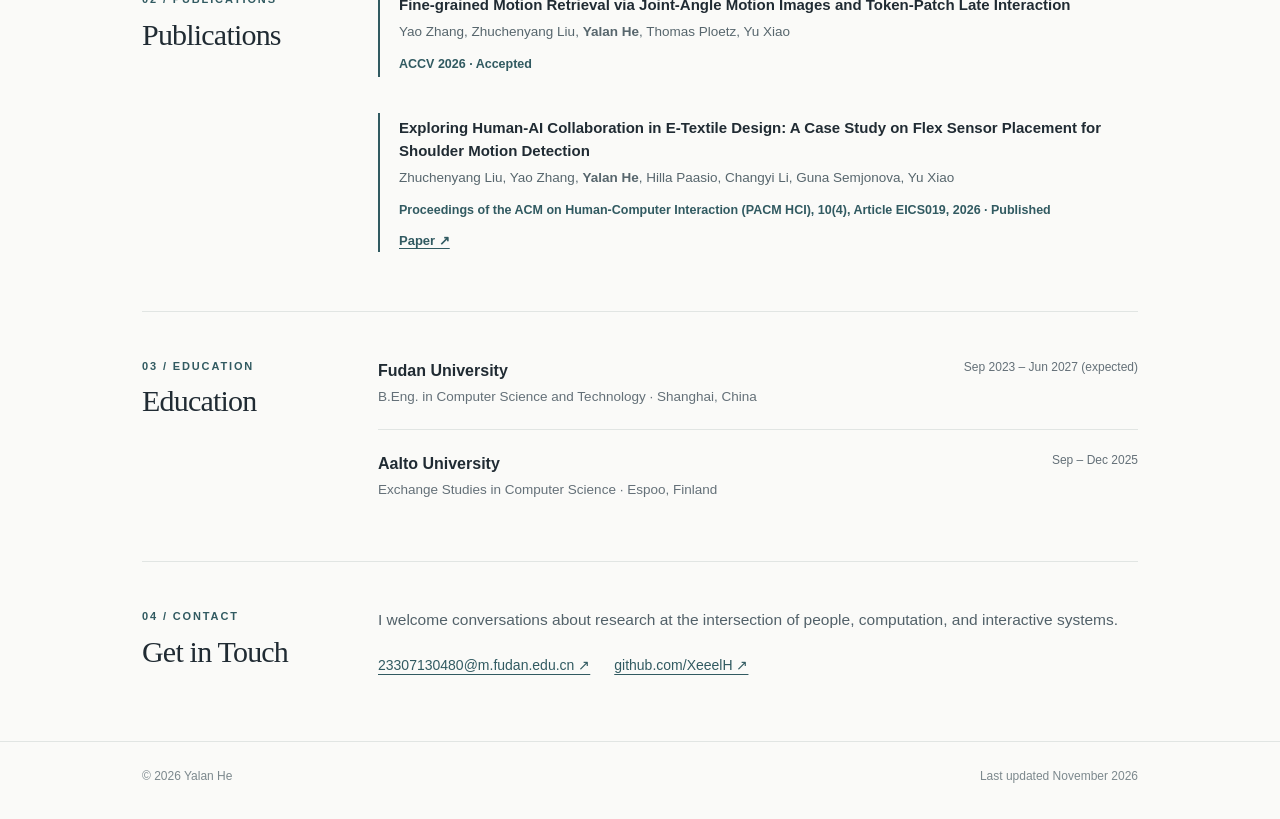
==== commit 63e75150: "删除部分内容" ====
--- a/index.html
+++ b/index.html
@@ -17,7 +17,6 @@
         <a href="#research">Research</a>
         <a href="#publications">Publications</a>
         <a href="#education">Education</a>
-        <a href="life.html">Life &amp; Arts</a>
         <a class="nav-cv" href="cv.pdf" target="_blank" rel="noopener noreferrer">CV ↗</a>
       </nav>
     </div>
@@ -124,6 +123,6 @@
     </section>
   </main>
 
-  <footer class="site-footer"><div class="footer-inner"><span>© 2026 Yalan He</span><span>Last updated November 2026 · <a href="life.html">Life &amp; Arts</a></span></div></footer>
+  <footer class="site-footer"><div class="footer-inner"><span>© 2026 Yalan He</span><span>Last updated November 2026</span></div></footer>
 </body>
 </html>
--- a/styles.css
+++ b/styles.css
@@ -61,7 +61,10 @@
 .item-subtitle { color: var(--accent); font-weight: 600; font-size: 13px; margin: 0 0 7px; }
 .item-description { color: #59676e; margin: 8px 0 0; font-size: 14px; line-height: 1.7; }
 .item-date { text-align: right; font-size: 12px; color: var(--muted); line-height: 1.6; white-space: nowrap; padding-top: 3px; }
-.publication { padding: 3px 0 0 19px; border-left: 2px solid var(--accent); }
+.publication { padding: 3px 0 0 19px; border-left: 2px solid var(--accent); display: flow-root; }
+.publication + .publication { margin-top: 36px; }
+.publication-link { margin: 7px 0 0; font-size: 13px; font-weight: 600; }
+.publication-link a { color: var(--accent); text-underline-offset: 3px; }
 .publication-title { font-weight: 650; font-size: 15px; line-height: 1.56; margin-bottom: 5px; }
 .publication-authors { color: #57666d; font-size: 13.5px; margin-bottom: 6px; }
 .publication-venue { display: inline-block; color: var(--accent); font-size: 12.5px; font-weight: 650; }
@@ -77,18 +80,6 @@
 .site-footer { border-top: 1px solid var(--line); margin-top: 4px; }
 .footer-inner { max-width: 1080px; margin: 0 auto; padding: 24px 42px 32px; display: flex; justify-content: space-between; gap: 12px; color: #7c888d; font-size: 12px; }
 .footer-inner a { text-decoration: none; color: #66777b; }
-
-/* Separate personal page: consistent typography and quieter photo presentation. */
-.life-hero { padding: 76px 0 54px; max-width: 750px; }
-.life-hero h1 { font-size: clamp(48px, 6.5vw, 70px); margin-bottom: 21px; }
-.life-hero .intro { font-family: var(--serif); font-size: 23px; color: #48585e; line-height: 1.55; }
-.life-section { border-top: 1px solid var(--line); padding: 43px 0 54px; }
-.life-section h2 { font-family: var(--serif); font-size: 31px; font-weight: 500; letter-spacing: -.6px; margin: 0 0 12px; }
-.life-section p { max-width: 690px; color: #59676e; font-size: 14.5px; }
-.gallery { display: grid; grid-template-columns: repeat(3, minmax(0, 1fr)); gap: 14px; margin-top: 25px; }
-.gallery figure { margin: 0; }
-.gallery img { width: 100%; height: auto; aspect-ratio: 4 / 3; display: block; object-fit: cover; border-radius: 3px; background: #ebeeed; }
-.gallery figcaption { font-size: 11px; margin-top: 7px; color: #7c888d; }
 
 @media (max-width: 820px) {
  .header-inner, .page-shell, .footer-inner { padding-left: 25px; padding-right: 25px; }
@@ -113,9 +104,6 @@
  .item-date { grid-row: 1; text-align: left; padding: 0; margin-bottom: 8px; }
  .education-item { display: block; }
  .education-item time { display: block; padding-top: 6px; }
- .gallery { grid-template-columns: repeat(2, minmax(0,1fr)); gap: 11px; }
- .gallery figure:last-child:nth-child(odd) { grid-column: 1/-1; max-width: 60%; }
  .footer-inner { flex-direction: column; }
- .life-hero { padding-top: 48px; }
 }
 @media (prefers-reduced-motion: reduce) { html { scroll-behavior: auto; } }
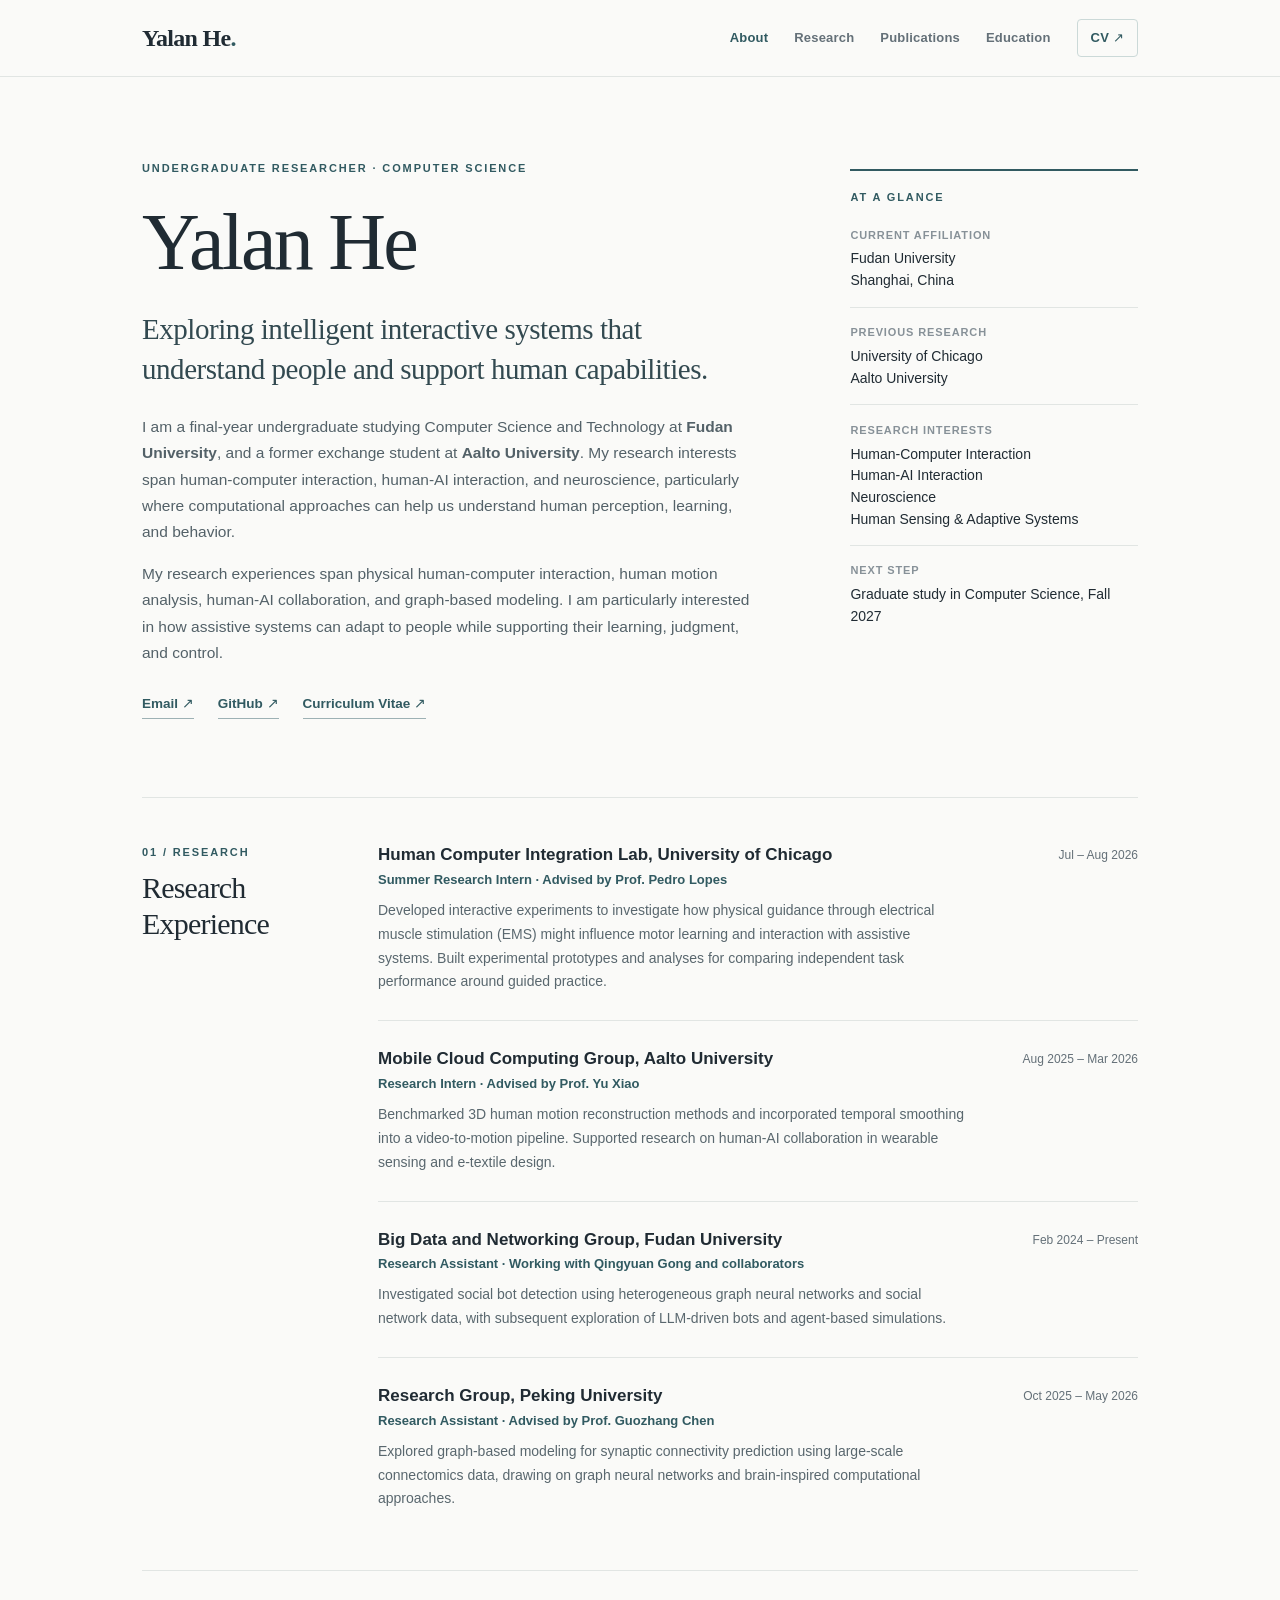
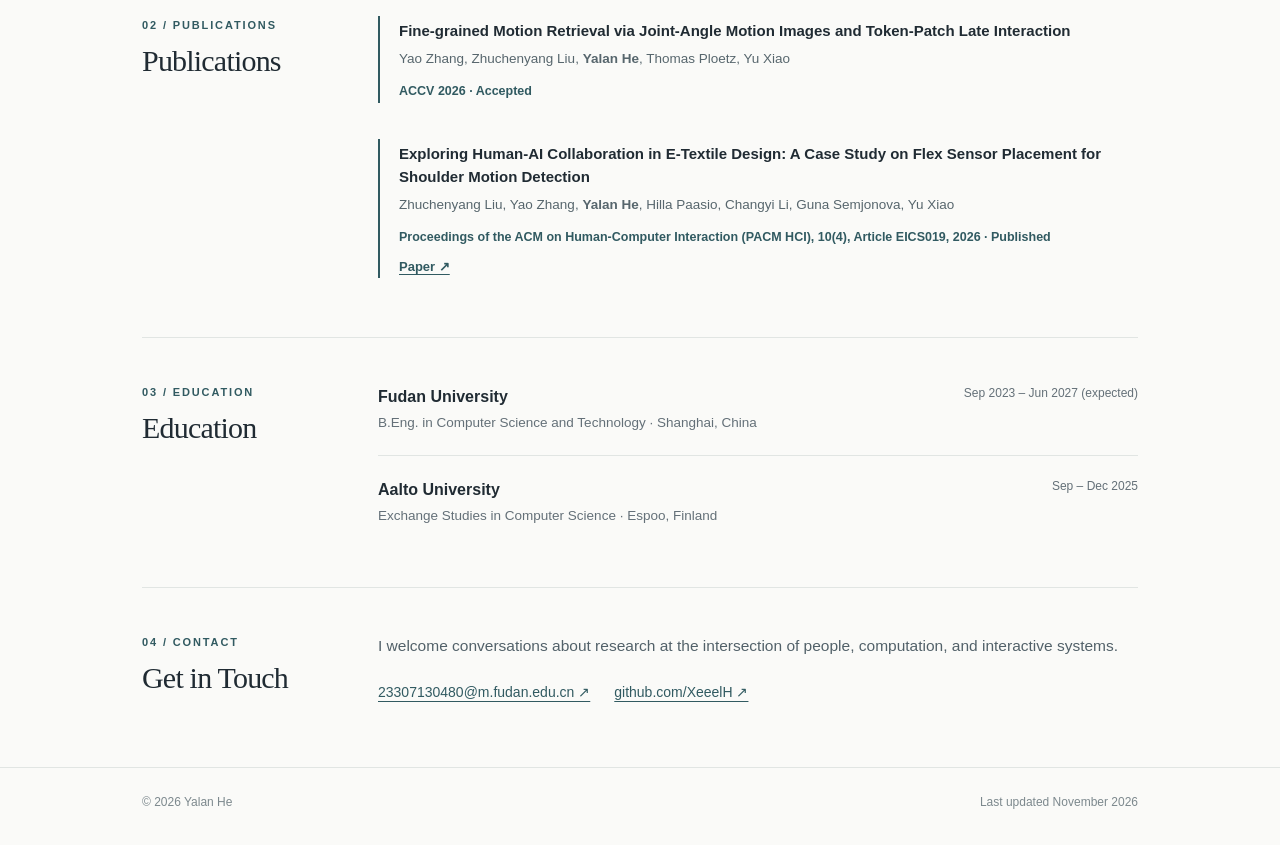
==== commit 94876a8a: "Update" ====
--- a/index.html
+++ b/index.html
@@ -3,7 +3,7 @@
 <head>
   <meta charset="utf-8">
   <meta name="viewport" content="width=device-width, initial-scale=1">
-  <meta name="description" content="Yalan He is an undergraduate researcher in Computer Science at Fudan University, interested in human-computer interaction, human-AI interaction, and intelligent interactive systems.">
+  <meta name="description" content="Yalan He is an undergraduate researcher in Computer Science at Fudan University, interested in human-computer interaction, human-AI interaction, and neuroscience.">
   <meta name="theme-color" content="#fafaf8">
   <title>Yalan He | Academic Homepage</title>
   <link rel="stylesheet" href="styles.css">
@@ -28,7 +28,7 @@
         <p class="eyebrow">Undergraduate Researcher · Computer Science</p>
         <h1 id="name-heading">Yalan He</h1>
         <p class="hero-lead">Exploring intelligent interactive systems that understand people and support human capabilities.</p>
-        <p class="body-copy">I am a final-year undergraduate studying Computer Science and Technology at <strong>Fudan University</strong>, and a former exchange student at <strong>Aalto University</strong>. My interests lie at the intersection of human-computer interaction, human-AI interaction, and computational methods for understanding human behavior.</p>
+        <p class="body-copy">I am a final-year undergraduate studying Computer Science and Technology at <strong>Fudan University</strong>, and a former exchange student at <strong>Aalto University</strong>. My research interests span human-computer interaction, human-AI interaction, and neuroscience, particularly where computational approaches can help us understand human perception, learning, and behavior.</p>
         <p class="body-copy">My research experiences span physical human-computer interaction, human motion analysis, human-AI collaboration, and graph-based modeling. I am particularly interested in how assistive systems can adapt to people while supporting their learning, judgment, and control.</p>
         <div class="quick-links">
           <a href="mailto:23307130480@m.fudan.edu.cn">Email</a>
@@ -40,7 +40,7 @@
         <p class="small-label">At a glance</p>
         <dl class="profile-fact"><dt>Current affiliation</dt><dd>Fudan University<br>Shanghai, China</dd></dl>
         <dl class="profile-fact"><dt>Previous research</dt><dd>University of Chicago<br>Aalto University</dd></dl>
-        <dl class="profile-fact"><dt>Research interests</dt><dd>Human-Computer Interaction<br>Human-AI Interaction<br>Human Sensing &amp; Adaptive Systems</dd></dl>
+        <dl class="profile-fact"><dt>Research interests</dt><dd>Human-Computer Interaction<br>Human-AI Interaction<br>Neuroscience<br>Human Sensing &amp; Adaptive Systems</dd></dl>
         <dl class="profile-fact"><dt>Next step</dt><dd>Graduate study in Computer Science, Fall 2027</dd></dl>
       </aside>
     </section>
